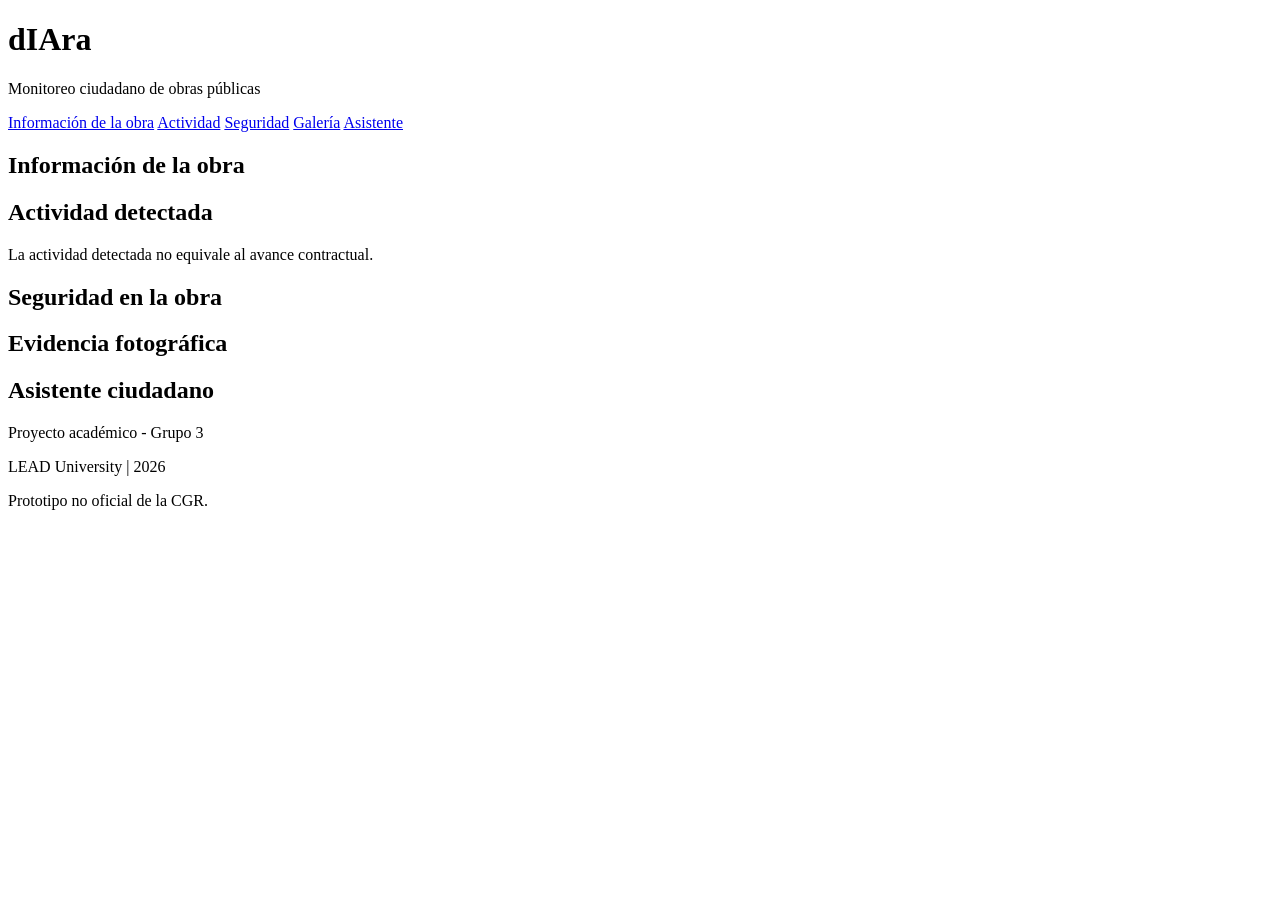
==== frontend/index.html @ 834921fb "Create index.html" ====
<!DOCTYPE html>
<html lang="es">
<head>
    <meta charset="UTF-8">
    <meta name="viewport" content="width=device-width, initial-scale=1.0">
    <title>dIAra | Monitoreo Ciudadano</title>
    <link rel="stylesheet" href="styles.css">
</head>
<body>

    <header>
        <h1>dIAra</h1>
        <p>Monitoreo ciudadano de obras públicas</p>
    </header>

    <nav>
        <a href="#obra">Información de la obra</a>
        <a href="#actividad">Actividad</a>
        <a href="#seguridad">Seguridad</a>
        <a href="#galeria">Galería</a>
        <a href="#chatbot">Asistente</a>
    </nav>

    <main>

        <section id="obra">
            <h2>Información de la obra</h2>
            <div id="info-obra"></div>
        </section>

        <section id="actividad">
            <h2>Actividad detectada</h2>
            <p>La actividad detectada no equivale al avance contractual.</p>
            <div id="grafico-actividad"></div>
            <div id="linea-tiempo"></div>
        </section>

        <section id="seguridad">
            <h2>Seguridad en la obra</h2>
            <div id="panel-seguridad"></div>
        </section>

        <section id="galeria">
            <h2>Evidencia fotográfica</h2>
            <div id="galeria-fotos"></div>
            <div id="comparador-fotos"></div>
        </section>

        <section id="chatbot">
            <h2>Asistente ciudadano</h2>
            <div id="asistente"></div>
            <div id="notificaciones"></div>
        </section>

    </main>

    <footer>
        <p>Proyecto académico - Grupo 3</p>
        <p>LEAD University | 2026</p>
        <p>Prototipo no oficial de la CGR.</p>
    </footer>

    <script src="app.js"></script>

</body>
</html>
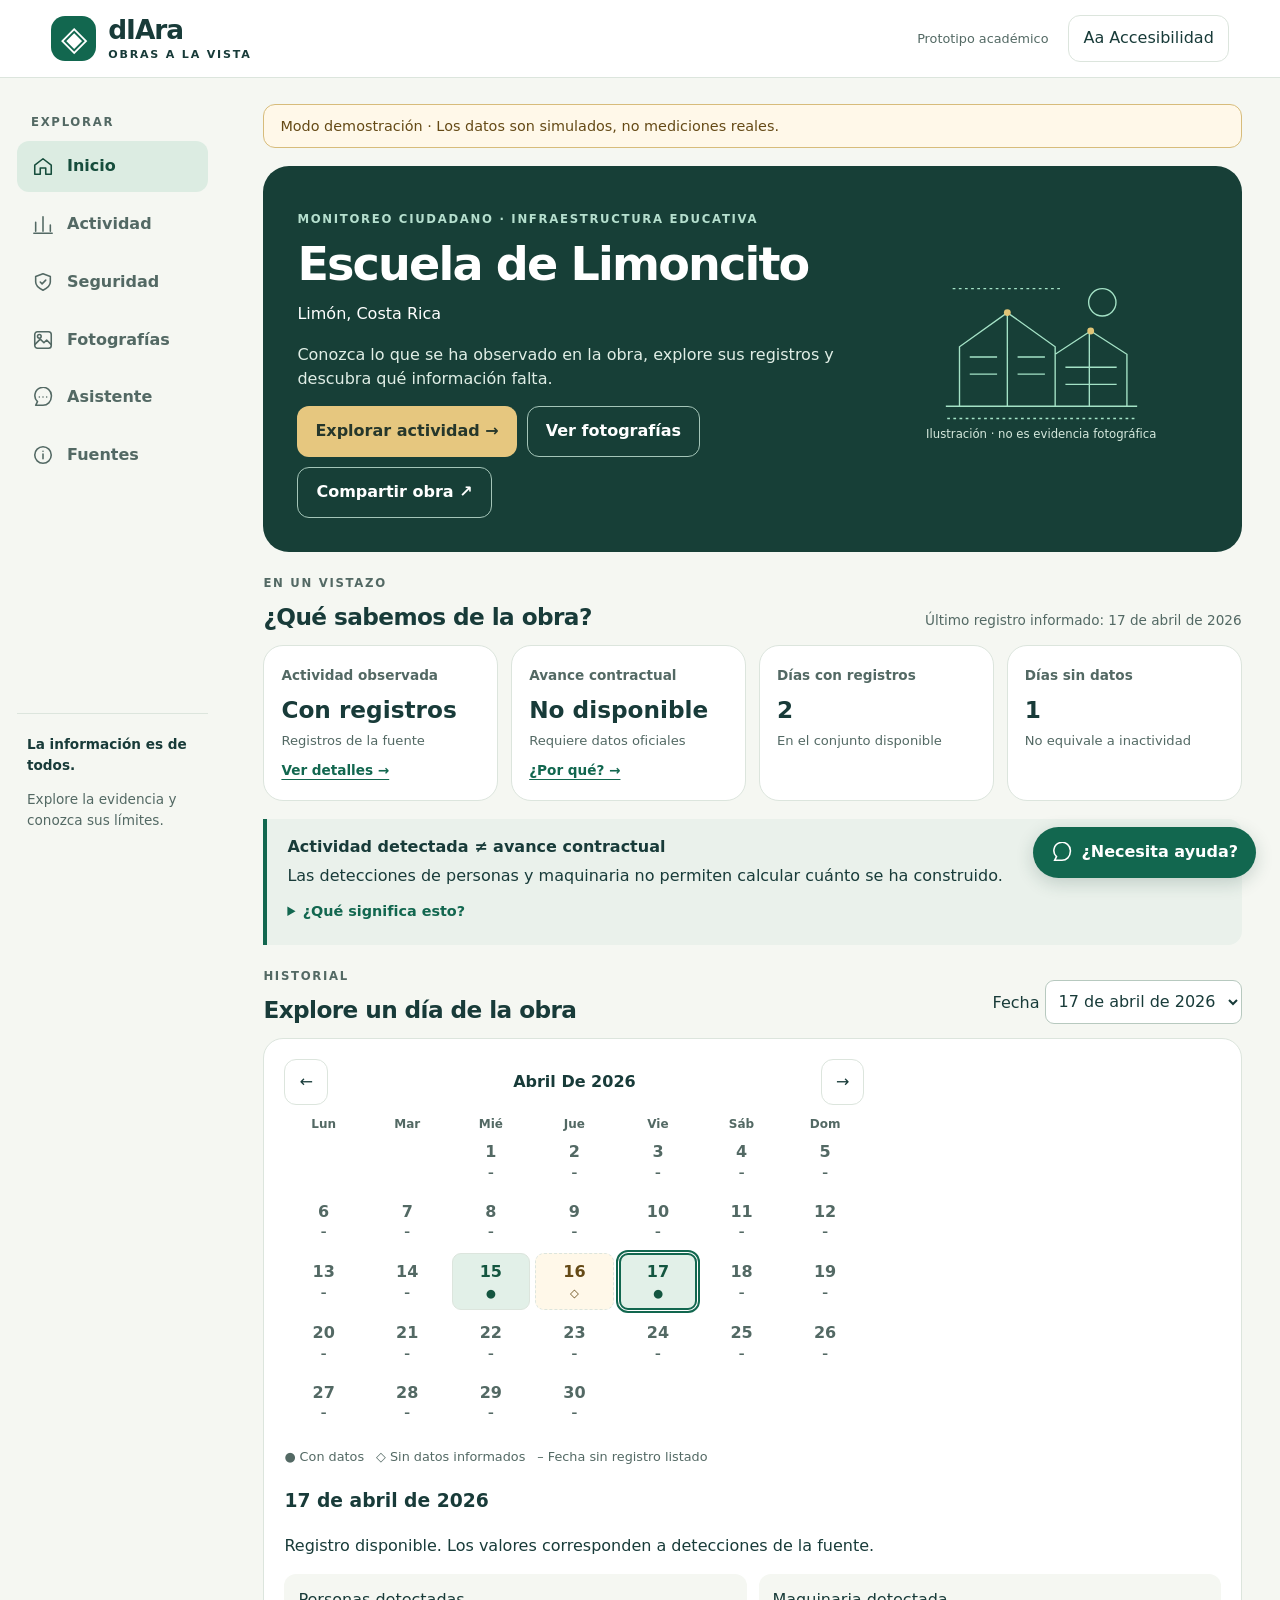
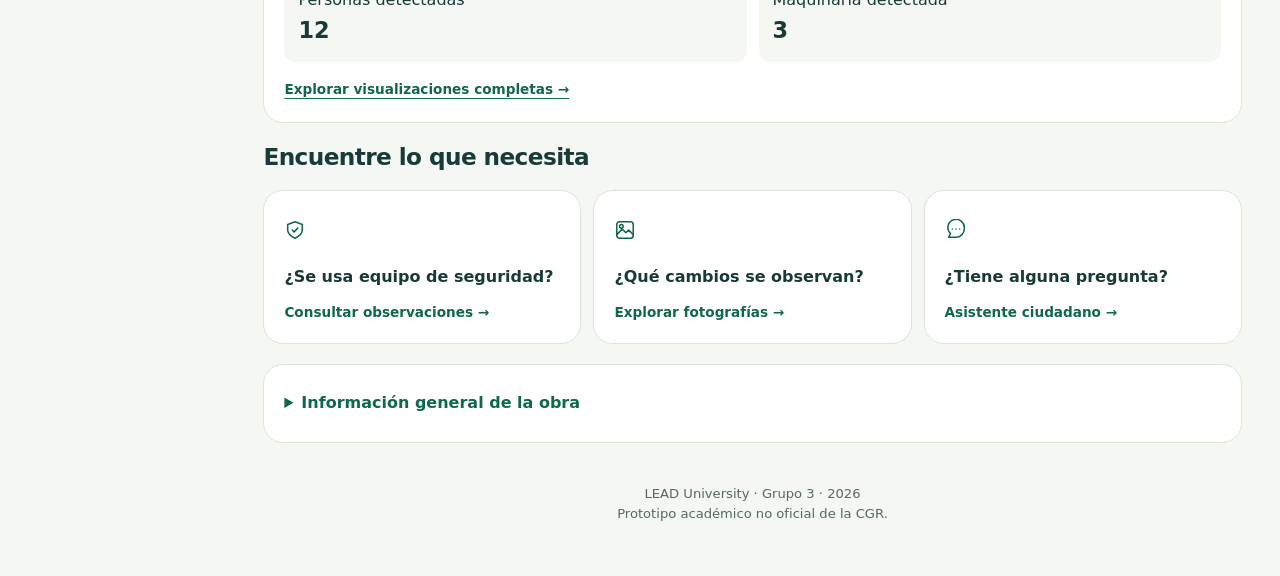
==== commit 32634aae: "Implementar frontend V3 interactivo, responsive y accesible" ====
--- a/frontend/index.html
+++ b/frontend/index.html
@@ -1,67 +1,23 @@
-
 <!DOCTYPE html>
 <html lang="es">
-<head>
-    <meta charset="UTF-8">
-    <meta name="viewport" content="width=device-width, initial-scale=1.0">
-    <title>dIAra | Monitoreo Ciudadano</title>
-    <link rel="stylesheet" href="styles.css">
-</head>
+<head><meta charset="UTF-8"><meta name="viewport" content="width=device-width, initial-scale=1"><meta name="description" content="Prototipo ciudadano de seguimiento de obra pública"><title>dIAra | Obras a la vista</title><link rel="stylesheet" href="styles.css"><script src="app.js" defer></script></head>
 <body>
-
-    <header>
-        <h1>dIAra</h1>
-        <p>Monitoreo ciudadano de obras públicas</p>
-    </header>
-
-    <nav>
-        <a href="#obra">Información de la obra</a>
-        <a href="#actividad">Actividad</a>
-        <a href="#seguridad">Seguridad</a>
-        <a href="#galeria">Galería</a>
-        <a href="#chatbot">Asistente</a>
-    </nav>
-
-    <main>
-
-        <section id="obra">
-            <h2>Información de la obra</h2>
-            <div id="info-obra"></div>
-        </section>
-
-        <section id="actividad">
-            <h2>Actividad detectada</h2>
-            <p>La actividad detectada no equivale al avance contractual.</p>
-            <div id="grafico-actividad"></div>
-            <div id="linea-tiempo"></div>
-        </section>
-
-        <section id="seguridad">
-            <h2>Seguridad en la obra</h2>
-            <div id="panel-seguridad"></div>
-        </section>
-
-        <section id="galeria">
-            <h2>Evidencia fotográfica</h2>
-            <div id="galeria-fotos"></div>
-            <div id="comparador-fotos"></div>
-        </section>
-
-        <section id="chatbot">
-            <h2>Asistente ciudadano</h2>
-            <div id="asistente"></div>
-            <div id="notificaciones"></div>
-        </section>
-
-    </main>
-
-    <footer>
-        <p>Proyecto académico - Grupo 3</p>
-        <p>LEAD University | 2026</p>
-        <p>Prototipo no oficial de la CGR.</p>
-    </footer>
-
-    <script src="app.js"></script>
-
-</body>
-</html>
+<a class="skip" href="#contenido">Ir al contenido</a>
+<header class="top"><a class="brand" href="#inicio"><span class="logo" aria-hidden="true">◈</span><span>dIAra<small>OBRAS A LA VISTA</small></span></a><span class="academic">Prototipo académico</span><button id="access-toggle" class="quiet" aria-expanded="false" aria-controls="access-panel">Aa <span>Accesibilidad</span></button><div id="access-panel" class="access-panel" hidden><h2>Personalice la lectura</h2><button id="text-size" class="quiet" aria-pressed="false">Texto grande</button><button id="contrast" class="quiet" aria-pressed="false">Alto contraste</button><button id="reset-access" class="quiet">Restablecer</button></div></header>
+<div class="layout"><aside class="sidebar"><p class="eyebrow">EXPLORAR</p><nav aria-label="Navegación principal"><a href="#inicio" data-page="inicio"><svg class="ui-icon" viewBox="0 0 24 24" fill="none" stroke="currentColor" stroke-width="1.7" stroke-linecap="round" stroke-linejoin="round" aria-hidden="true"><path d="M3 10 12 3l9 7v10h-6v-7H9v7H3z"/></svg> <span>Inicio</span></a><a href="#actividad" data-page="actividad"><svg class="ui-icon" viewBox="0 0 24 24" fill="none" stroke="currentColor" stroke-width="1.7" stroke-linecap="round" stroke-linejoin="round" aria-hidden="true"><path d="M4 20V10m8 10V4m8 16v-7M2 22h20"/></svg> <span>Actividad</span></a><a href="#seguridad" data-page="seguridad"><svg class="ui-icon" viewBox="0 0 24 24" fill="none" stroke="currentColor" stroke-width="1.7" stroke-linecap="round" stroke-linejoin="round" aria-hidden="true"><path d="m12 3 8 3v6c0 5-8 9-8 9s-8-4-8-9V6z"/><path d="m9 12 2 2 4-4"/></svg> <span>Seguridad</span></a><a href="#galeria" data-page="galeria"><svg class="ui-icon" viewBox="0 0 24 24" fill="none" stroke="currentColor" stroke-width="1.7" stroke-linecap="round" stroke-linejoin="round" aria-hidden="true"><rect x="3" y="3" width="18" height="18" rx="3"/><circle cx="8" cy="8" r="2"/><path d="m3 17 6-6 4 4 3-3 5 5"/></svg> <span>Fotografías</span></a><a href="#chatbot" data-page="chatbot"><svg class="ui-icon" viewBox="0 0 24 24" fill="none" stroke="currentColor" stroke-width="1.7" stroke-linecap="round" stroke-linejoin="round" aria-hidden="true"><path d="M21 11a9 9 0 0 1-9 9H4l2-4a9 9 0 1 1 15-5z"/><path d="M8 11h.01M12 11h.01M16 11h.01"/></svg> <span>Asistente</span></a><a href="#transparencia" data-page="transparencia"><svg class="ui-icon" viewBox="0 0 24 24" fill="none" stroke="currentColor" stroke-width="1.7" stroke-linecap="round" stroke-linejoin="round" aria-hidden="true"><circle cx="12" cy="12" r="9"/><path d="M12 11v5m0-8h.01"/></svg> <span>Fuentes</span></a></nav><div class="side-note"><strong>La información es de todos.</strong><p>Explore la evidencia y conozca sus límites.</p></div></aside>
+<main id="contenido"><div id="aviso-datos" class="notice" role="status">Cargando información…</div>
+<section data-view="inicio" id="inicio">
+<div class="hero" id="obra"><div><p class="eyebrow">MONITOREO CIUDADANO · INFRAESTRUCTURA EDUCATIVA</p><h1 id="nombre-obra">Escuela de Limoncito</h1><p id="ubicacion-obra">Limón, Costa Rica</p><p class="intro">Conozca lo que se ha observado en la obra, explore sus registros y descubra qué información falta.</p><div class="actions"><a class="primary" href="#actividad">Explorar actividad →</a><a class="secondary" href="#galeria">Ver fotografías</a><button id="share" class="secondary">Compartir obra ↗</button><span id="share-status" role="status"></span></div></div><div class="hero-art" aria-label="Ilustración decorativa de edificios" role="img"><svg viewBox="0 0 300 220" aria-hidden="true"><g fill="none" stroke="#a4e2c6" stroke-width="2"><path d="M10 192H290M30 192V105L100 55L170 105V192M170 192V116L222 82L275 116V192M100 55V192M45 120H85M115 120H155M45 145H85M115 145H155M185 135H260M185 160H260M220 82V192"/><circle cx="239" cy="40" r="20"/><path stroke-dasharray="4 5" d="M12 210H290M20 20H180"/></g><g fill="#e1c577"><circle cx="100" cy="55" r="5"/><circle cx="222" cy="82" r="5"/></g></svg><span>Ilustración · no es evidencia fotográfica</span></div></div>
+<div class="section-top"><div><p class="eyebrow">EN UN VISTAZO</p><h2>¿Qué sabemos de la obra?</h2></div><p id="ultima-actualizacion" class="muted">Consultando fecha…</p></div>
+<div class="stats"><article><span>Actividad observada</span><strong id="estado-actividad">—</strong><p>Registros de la fuente</p><a href="#actividad">Ver detalles →</a></article><article><span>Avance contractual</span><strong id="avance-contractual">—</strong><p>Requiere datos oficiales</p><a href="#transparencia">¿Por qué? →</a></article><article><span>Días con registros</span><strong id="total-registros">—</strong><p>En el conjunto disponible</p></article><article><span>Días sin datos</span><strong id="dias-sin-datos">—</strong><p>No equivale a inactividad</p></article></div>
+<div class="explain"><strong>Actividad detectada ≠ avance contractual</strong><p>Las detecciones de personas y maquinaria no permiten calcular cuánto se ha construido.</p><details><summary>¿Qué significa esto?</summary><p>Para conocer el avance contractual se necesita información oficial sobre el cronograma y la ejecución. Un día sin imágenes tampoco demuestra que la obra esté detenida.</p></details></div>
+<div class="section-top"><div><p class="eyebrow">HISTORIAL</p><h2>Explore un día de la obra</h2></div><label>Fecha <select id="fecha-selector"></select></label></div><div class="day-card"><div class="calendar-head"><button id="prev-month" class="quiet" aria-label="Mes anterior">←</button><strong id="calendar-month" aria-live="polite"></strong><button id="next-month" class="quiet" aria-label="Mes siguiente">→</button></div><div class="calendar-week" aria-hidden="true"><span>Lun</span><span>Mar</span><span>Mié</span><span>Jue</span><span>Vie</span><span>Sáb</span><span>Dom</span></div><div id="mini-timeline" class="days calendar" aria-label="Calendario de registros"></div><p class="calendar-legend"><span>● Con datos</span><span>◇ Sin datos informados</span><span>– Fecha sin registro listado</span></p><div id="day-detail" aria-live="polite"></div><a href="#actividad">Explorar visualizaciones completas →</a></div>
+<h2>Encuentre lo que necesita</h2><div class="shortcuts"><a href="#seguridad"><b><svg class="ui-icon" viewBox="0 0 24 24" fill="none" stroke="currentColor" stroke-width="1.7" stroke-linecap="round" stroke-linejoin="round" aria-hidden="true"><path d="m12 3 8 3v6c0 5-8 9-8 9s-8-4-8-9V6z"/><path d="m9 12 2 2 4-4"/></svg></b><strong>¿Se usa equipo de seguridad?</strong><span>Consultar observaciones →</span></a><a href="#galeria"><b><svg class="ui-icon" viewBox="0 0 24 24" fill="none" stroke="currentColor" stroke-width="1.7" stroke-linecap="round" stroke-linejoin="round" aria-hidden="true"><rect x="3" y="3" width="18" height="18" rx="3"/><circle cx="8" cy="8" r="2"/><path d="m3 17 6-6 4 4 3-3 5 5"/></svg></b><strong>¿Qué cambios se observan?</strong><span>Explorar fotografías →</span></a><a href="#chatbot"><b><svg class="ui-icon" viewBox="0 0 24 24" fill="none" stroke="currentColor" stroke-width="1.7" stroke-linecap="round" stroke-linejoin="round" aria-hidden="true"><path d="M21 11a9 9 0 0 1-9 9H4l2-4a9 9 0 1 1 15-5z"/><path d="M8 11h.01M12 11h.01M16 11h.01"/></svg></b><strong>¿Tiene alguna pregunta?</strong><span>Asistente ciudadano →</span></a></div>
+<details class="panel"><summary>Información general de la obra</summary><div id="info-obra"></div></details>
+</section>
+<section data-view="actividad" id="actividad" hidden><div class="page-head"><p class="eyebrow">EXPLORACIÓN DE DATOS</p><h1>Actividad detectada</h1><p>Consulte registros de personas y maquinaria. Las detecciones no equivalen a avance contractual.</p></div><div id="grafico-actividad" class="module"><p class="placeholder">Visualización de actividad pendiente de integración.</p></div><div id="linea-tiempo" class="module"><p class="placeholder">Línea de tiempo detallada pendiente de integración.</p></div></section>
+<section data-view="seguridad" id="seguridad" hidden><div class="page-head"><p class="eyebrow">EQUIPO DE PROTECCIÓN</p><h1>Seguridad en la obra</h1><p>Consulte las observaciones disponibles. No constituyen una certificación de seguridad.</p></div><div id="panel-seguridad" class="module"><p class="placeholder">Panel de seguridad pendiente de integración.</p></div></section>
+<section data-view="galeria" id="galeria" hidden><div class="page-head"><p class="eyebrow">EVIDENCIA VISUAL</p><h1>Fotografías de la obra</h1><p>Compare registros de diferentes fechas cuando estén disponibles.</p></div><div id="galeria-fotos" class="module"><p class="placeholder">Galería pendiente de integración.</p></div><div id="comparador-fotos" class="module"><p class="placeholder">Comparador pendiente de integración.</p></div></section>
+<section data-view="chatbot" id="chatbot" hidden><div class="page-head"><p class="eyebrow">COMUNICACIÓN CIUDADANA</p><h1>¿En qué podemos ayudarle?</h1><p>Consulte información verificable sobre la obra.</p></div><div id="asistente" class="module"><p class="placeholder">Asistente pendiente de integración.</p></div><div id="notificaciones" class="module"><p class="placeholder">Canales de comunicación pendientes de integración.</p></div></section>
+<section data-view="transparencia" id="transparencia" hidden><div class="page-head"><p class="eyebrow">CONFIANZA Y TRAZABILIDAD</p><h1>Fuentes y transparencia</h1></div><div class="panel"><h2>Origen de los datos</h2><p id="fuente-datos">Consultando…</p><a href="https://www.obrapublica.info/" target="_blank" rel="noopener noreferrer">Consultar plataforma de referencia ↗</a></div><div class="panel"><h2>Preguntas frecuentes</h2><details><summary>¿Actividad significa avance?</summary><p>No. El avance debe sustentarse con información contractual oficial.</p></details><details><summary>¿Qué significa un día sin datos?</summary><p>No hay registros disponibles para ese día; no se puede afirmar que la obra estuvo detenida.</p></details><details><summary>¿Es esta una plataforma oficial?</summary><p>No. Es un prototipo académico de LEAD University, Grupo 3.</p></details></div></section>
+<footer>LEAD University · Grupo 3 · 2026<br>Prototipo académico no oficial de la CGR.</footer></main></div><a class="floating-help" href="#chatbot" aria-label="Abrir asistente ciudadano"><svg class="ui-icon" viewBox="0 0 24 24" fill="none" stroke="currentColor" stroke-width="1.7" aria-hidden="true"><path d="M21 11a9 9 0 0 1-9 9H4l2-4a9 9 0 1 1 15-5z"/><path d="M8 11h.01M12 11h.01M16 11h.01"/></svg><span>¿Necesita ayuda?</span></a></body></html>
--- a/frontend/styles.css
+++ b/frontend/styles.css
@@ -0,0 +1,4 @@
+:root{--ink:#183b39;--muted:#536964;--green:#12674f;--bg:#f5f7f2;--line:#dce5dd;--white:#fff;--accent:#e5c478;--radius:20px;font-size:16px}*{box-sizing:border-box}body{margin:0;background:var(--bg);color:var(--ink);font-family:system-ui,-apple-system,'Segoe UI',sans-serif;line-height:1.55}body.large-text{font-size:1.18rem}a{color:var(--green);font-weight:650;text-underline-offset:4px}button,select{font:inherit;color:inherit}button,select,summary{cursor:pointer}a:focus-visible,button:focus-visible,select:focus-visible,summary:focus-visible{outline:3px solid #ae7410;outline-offset:4px}.skip{position:absolute;left:8px;top:-100px;background:white;padding:12px;z-index:20}.skip:focus{top:8px}.top{height:78px;background:white;border-bottom:1px solid var(--line);display:flex;align-items:center;gap:20px;padding:0 4%;position:sticky;top:0;z-index:10}.brand{display:flex;align-items:center;gap:12px;font-size:1.65em;text-decoration:none;line-height:1.05;color:var(--ink);letter-spacing:-1px}.brand small{display:block;font-size:.42em;letter-spacing:1.8px;margin-top:5px}.logo{display:grid;place-items:center;width:45px;height:45px;border-radius:14px;background:var(--green);color:white;font-size:1.3em}.academic{margin-left:auto;font-size:.8em;color:var(--muted)}.quiet{border:1px solid var(--line);background:white;padding:10px 14px;border-radius:12px;min-height:44px}.layout{max-width:1600px;margin:auto;display:grid;grid-template-columns:225px minmax(0,1fr)}.sidebar{padding:35px 17px;position:sticky;top:78px;height:calc(100vh - 78px);display:flex;flex-direction:column}.eyebrow{font-size:.73em;letter-spacing:1.7px;font-weight:750;margin:0 0 10px}.sidebar .eyebrow{padding-left:14px;color:var(--muted)}nav{display:flex;flex-direction:column;gap:7px}nav a{display:flex;gap:13px;align-items:center;padding:13px 15px;min-height:48px;border-radius:12px;text-decoration:none;color:var(--muted);font-size:1em}nav a[aria-current=page]{background:#dcece2;color:#164d3c}nav a:hover{background:#e8eee8}.side-note{margin-top:auto;border-top:1px solid var(--line);padding:20px 10px;font-size:.85em}.side-note p{color:var(--muted)}main{padding:26px clamp(16px,3vw,44px);min-width:0;max-width:1250px}.notice{margin-bottom:18px;border:1px solid #d7bc7b;background:#fff8e9;border-radius:12px;padding:10px 16px;color:#654a16;font-size:.9em}.hero{background:#173f37;color:white;border-radius:26px;padding:clamp(24px,4vw,48px);display:grid;grid-template-columns:1.4fr 1fr;gap:18px;overflow:hidden}.hero .eyebrow{color:#b5dfce}.hero h1{font-size:clamp(2rem,4.6vw,3.8rem);line-height:1.07;letter-spacing:-.04em;margin:12px 0}.hero p{margin-top:10px}.intro{max-width:42ch;color:#e0eee6}.hero-art{display:flex;flex-direction:column;justify-content:center;align-items:center;min-width:0}.hero-art svg{width:100%;max-width:310px}.hero-art span{font-size:.73em;color:#d5e8dd;text-align:center}.actions{display:flex;gap:10px;flex-wrap:wrap;margin-top:24px}.primary,.secondary{display:inline-flex;align-items:center;min-height:46px;padding:12px 18px;border-radius:12px;text-decoration:none}.primary{background:#e6c77f;color:#26372b}.secondary{border:1px solid #a4c5b8;color:white}.section-top{display:flex;align-items:end;justify-content:space-between;gap:15px;margin:30px 0 14px;flex-wrap:wrap}.section-top h2{margin:0}.section-top .eyebrow{color:var(--muted)}h2{font-size:1.45em;letter-spacing:-.025em;line-height:1.25}.muted{color:var(--muted);font-size:.85em;margin:0}.stats{display:grid;grid-template-columns:repeat(4,minmax(0,1fr));gap:13px}.stats article,.panel,.module,.day-card,.shortcuts a{background:white;border:1px solid var(--line);border-radius:var(--radius);padding:20px;min-width:0}.stats article>span{font-size:.85em;font-weight:650;color:var(--muted)}.stats strong{display:block;font-size:1.45em;line-height:1.2;margin:12px 0;overflow-wrap:anywhere}.stats p{font-size:.82em;color:var(--muted)}.stats a,.day-card>a{font-size:.85em}.explain{border-left:4px solid var(--green);padding:16px 20px;margin-top:18px;background:#eaf1eb;border-radius:0 14px 14px 0}.explain p{margin:5px 0}.explain details{font-size:.9em}.days{display:flex;gap:9px;flex-wrap:wrap;margin-bottom:18px}.days button{border:1px solid var(--line);border-radius:12px;padding:9px 14px;background:white;min-height:48px}.days button span{display:block;font-size:.75em}.days button[aria-pressed=true]{border:2px solid var(--green);background:#e2f0e8}.days button.missing{border-style:dashed}.section-top select{border:1px solid #b7c9bf;border-radius:9px;background:white;padding:9px;min-height:44px}.day-values{display:grid;grid-template-columns:repeat(2,minmax(0,1fr));gap:12px;margin:15px 0}.day-values div{background:#f5f7f2;padding:14px;border-radius:12px}.day-values strong{display:block;font-size:1.4em}.shortcuts{display:grid;grid-template-columns:repeat(3,minmax(0,1fr));gap:12px;margin-bottom:20px}.shortcuts a{display:flex;flex-direction:column;gap:12px;text-decoration:none;color:var(--ink);transition:transform .15s,border-color .15s}.shortcuts a:hover{transform:translateY(-3px);border-color:var(--green)}.shortcuts b{font-size:1.7em;color:var(--green)}.shortcuts span{font-size:.85em;color:var(--green)}.page-head{padding:20px 0}.page-head h1{font-size:clamp(2rem,4vw,3rem);line-height:1.15;margin:10px 0;letter-spacing:-.035em}.page-head p{max-width:70ch}.panel,.module{margin-bottom:16px;overflow-wrap:anywhere}.panel details{padding:15px 0;border-top:1px solid var(--line)}summary{font-weight:650;color:var(--green);padding:6px 0}.placeholder{color:var(--muted)}footer{color:var(--muted);font-size:.82em;padding:25px 0;text-align:center}img{max-width:100%;height:auto}[hidden]{display:none!important}@media(max-width:1050px){.stats{grid-template-columns:repeat(2,minmax(0,1fr))}.layout{grid-template-columns:180px minmax(0,1fr)}}@media(max-width:760px){.top{height:68px;padding:0 15px;gap:10px}.academic{font-size:.7em}.quiet span{display:none}.layout{display:block}.sidebar{position:fixed;bottom:0;top:auto;height:auto;width:100%;padding:6px 8px max(6px,env(safe-area-inset-bottom));background:white;border-top:1px solid var(--line);z-index:10}.sidebar>.eyebrow,.side-note{display:none}nav{flex-direction:row;justify-content:space-around;gap:2px}nav a{flex:1;flex-direction:column;gap:1px;padding:4px 1px;min-width:0;font-size:1.15em;text-align:center}nav a span{font-size:.58em;overflow-wrap:anywhere}main{padding:16px 14px 95px}.hero{grid-template-columns:1fr;padding:25px}.hero-art{display:none}.stats article{padding:15px}.shortcuts{grid-template-columns:1fr}.shortcuts a{gap:6px}.section-top{align-items:start}.section-top h2{font-size:1.35em}}@media(max-width:350px){.academic{display:none}.quiet{margin-left:auto}.stats{grid-template-columns:1fr}}@media(prefers-reduced-motion:reduce){*{transition:none!important;scroll-behavior:auto!important}}
+
+/* V3: navegación compacta, calendario y accesibilidad */
+.ui-icon{width:22px;height:22px;flex:none}.hero{padding:clamp(22px,3vw,34px);grid-template-columns:1.7fr 1fr;gap:12px}.hero h1{font-size:clamp(2rem,3.6vw,3.25rem)}.hero-art svg{max-width:205px}.hero .actions{margin-top:14px}.hero .intro{max-width:62ch;margin-bottom:8px}.hero .secondary{background:transparent;font-weight:650;cursor:pointer}.section-top{margin-top:22px}.stats article{padding:17px;transition:box-shadow .18s,transform .18s}.stats article:hover{box-shadow:0 6px 18px #173f3714;transform:translateY(-2px)}.stats strong{margin:8px 0}.stats p{margin:6px 0}.access-panel{position:absolute;right:4%;top:calc(100% + 8px);width:min(310px,92vw);padding:18px;background:var(--white);border:1px solid var(--line);border-radius:16px;box-shadow:0 12px 35px #173f3726;display:grid;gap:9px}.access-panel h2{font-size:1.1em;margin:0 0 4px}.access-panel button[aria-pressed=true]{border:2px solid var(--green);background:#e2f0e8}.calendar-head{display:flex;align-items:center;justify-content:space-between;gap:8px;margin-bottom:10px;text-transform:capitalize;max-width:580px}.calendar-week,.days.calendar{display:grid;grid-template-columns:repeat(7,minmax(0,1fr));gap:5px;max-width:580px}.calendar-week span{text-align:center;font-size:.75em;color:var(--muted);font-weight:650}.days.calendar button{padding:5px 1px;min-height:45px;border-radius:9px;font-weight:650}.days.calendar button span{font-size:.72em}.days.calendar .has-data{background:#e2f0e8;color:#145640}.days.calendar .missing{background:#fff8e9;color:#654a16}.days.calendar .unlisted{color:var(--muted);background:transparent;border-color:transparent}.days.calendar button[aria-pressed=true]{outline:2px solid var(--green);outline-offset:1px}.calendar-legend{display:flex;gap:12px;flex-wrap:wrap;font-size:.8em;color:var(--muted)}.floating-help{position:fixed;right:24px;bottom:22px;z-index:9;display:flex;align-items:center;gap:8px;background:#12674f;color:white;padding:13px 18px;border-radius:40px;box-shadow:0 5px 18px #173f3733;text-decoration:none}.floating-help:hover{background:#173f37}#share-status{align-self:center;font-size:.8em;overflow-wrap:anywhere}[data-view]:not([hidden]){animation:appear .22s ease-out}@keyframes appear{from{opacity:.65;transform:translateY(5px)}to{opacity:1;transform:none}}body.high-contrast{--ink:#fff;--muted:#f0f0f0;--green:#ffdc70;--bg:#101010;--white:#171717;--line:#aaa;background:#101010;color:white}body.high-contrast :is(.top,.sidebar,.quiet,.stats article,.panel,.module,.day-card,.shortcuts a,.section-top select,.days button,.day-values div,.explain,.notice,.access-panel){background:#171717!important;color:#fff!important;border-color:#aaa}body.high-contrast :is(nav a[aria-current=page],.days.calendar button[aria-pressed=true],.access-panel button[aria-pressed=true]){background:#ffdc70!important;color:#101010!important}body.high-contrast .hero{background:#171717;border:1px solid #aaa}body.high-contrast .floating-help{background:#ffdc70;color:#101010}body.high-contrast .days.calendar .has-data span{color:#ffdc70}body.high-contrast .days.calendar button[aria-pressed=true] span{color:#101010}body.high-contrast .stats article>span,body.high-contrast .stats p{color:white}body.high-contrast .skip{background:#171717;color:white}body.large-text .top{height:auto;min-height:78px}body.large-text .sidebar{overflow-y:auto}@media(max-width:760px){.hero{grid-template-columns:1fr;padding:22px}.hero h1{font-size:2.15rem}.hero-art{display:none}.floating-help{bottom:83px;right:14px;padding:13px}.floating-help span{display:none}.calendar-week,.days.calendar{gap:3px}.days.calendar button{min-height:44px}.day-card{padding:13px}.academic{display:none}.top .quiet{margin-left:auto}body.large-text .top{min-height:68px}body.large-text nav a span{font-size:.55em}.stats strong{font-size:1.25em}}@media(prefers-reduced-motion:reduce){[data-view]:not([hidden]){animation:none}}
